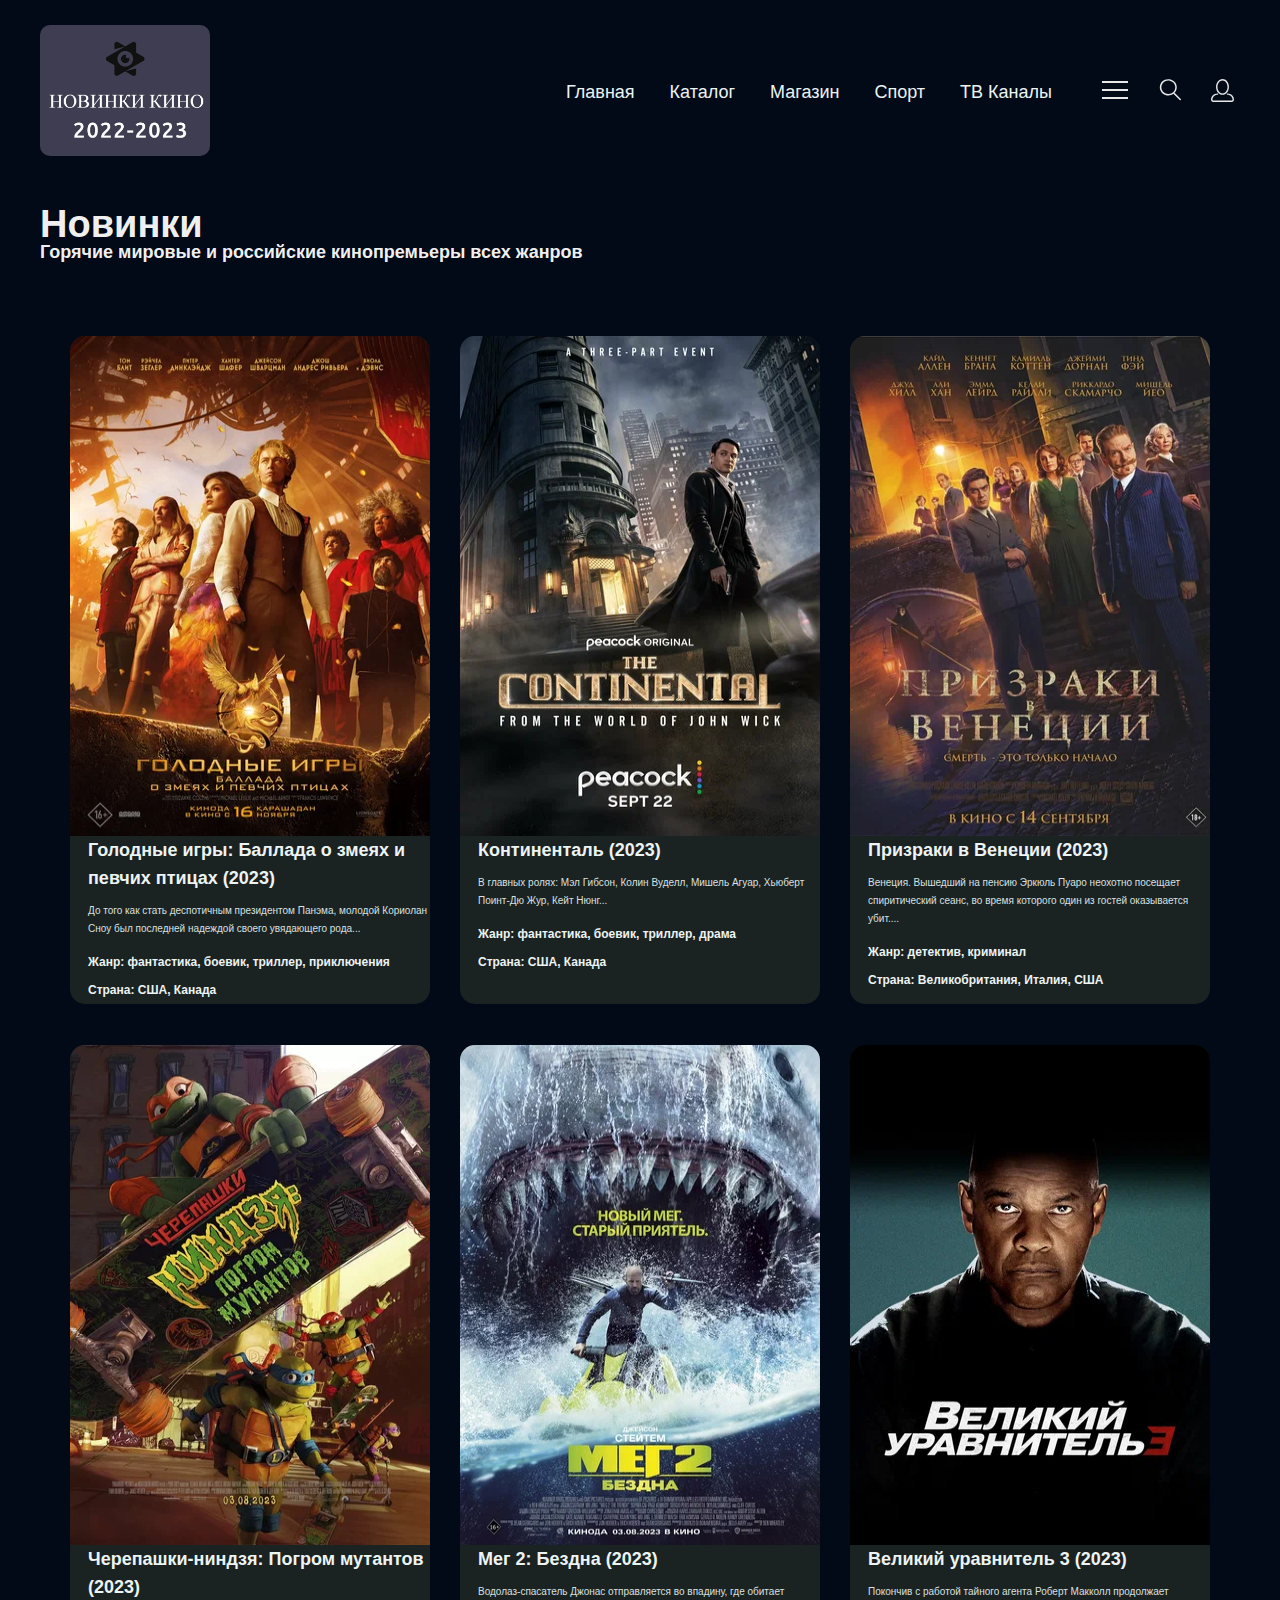
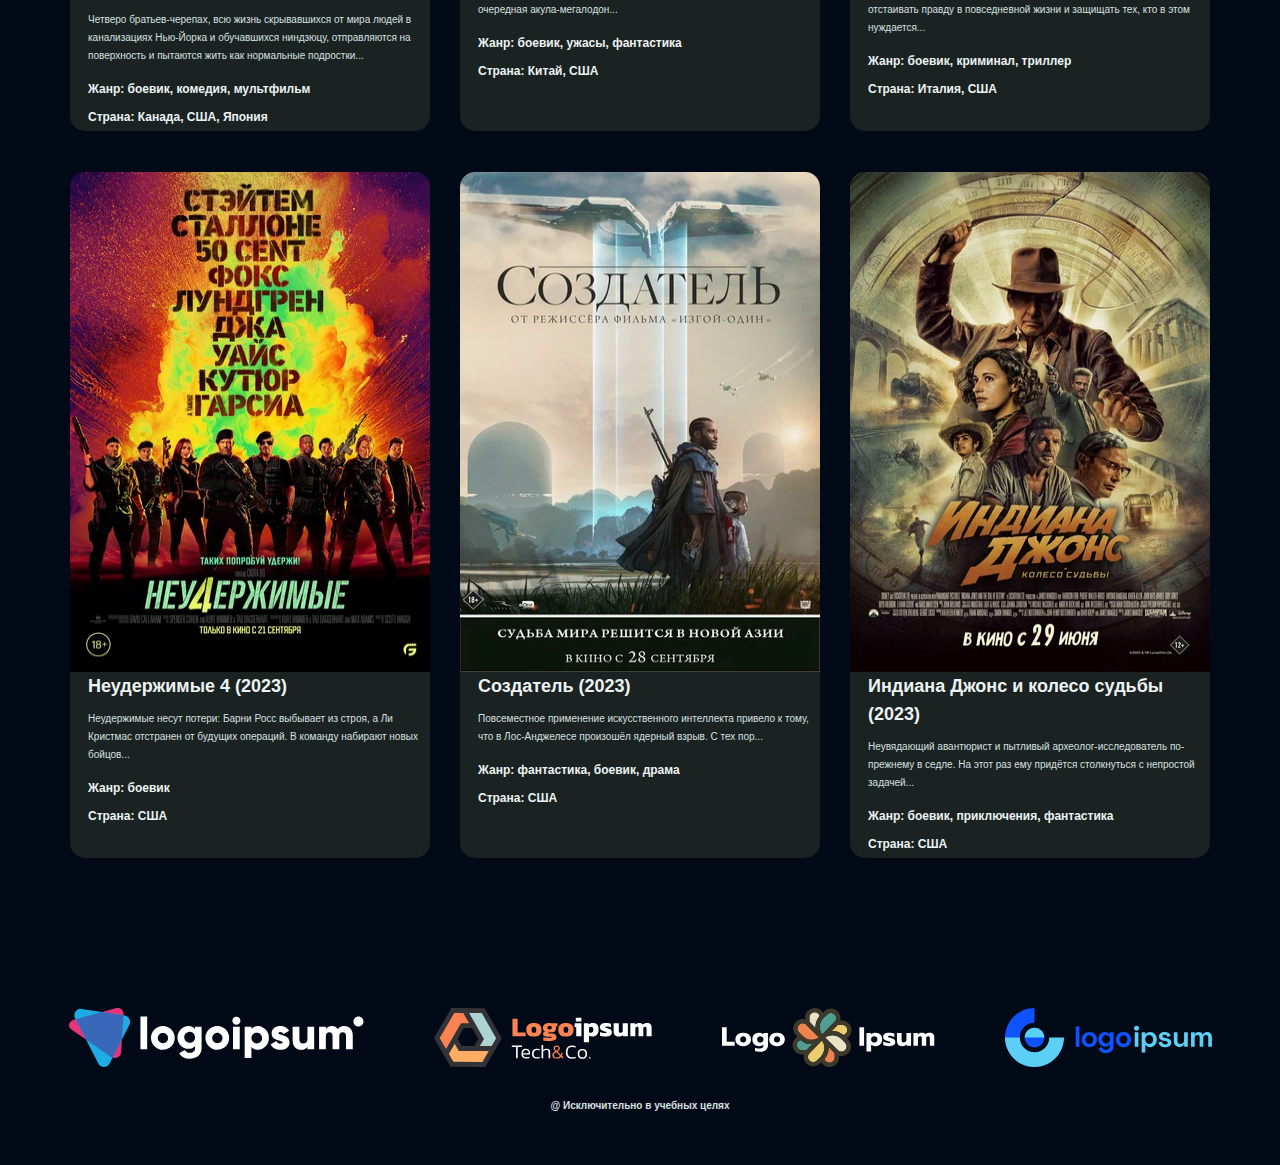
==== index.html @ 2ac62ee0 "Проект новинки Кино" ====
<!DOCTYPE html>
<html lang="en">
  <head>
    <meta charset="UTF-8" />
    <meta name="viewport" content="width=device-width, initial-scale=1.0" />
    <title>Document</title>
    <link rel="stylesheet" href="style.css" />
  </head>
  <body>
    <div class="top">
      <div class="top__header center">
        <div class="header-left">
          <img src="img/top-logo4.JPG" alt="photo" class="header-img" />
        </div>
        <div class="header-right">
          <div class="header-link">
            <a href="#" class="link-item">Главная</a>
            <a href="#" class="link-item">Каталог</a>
            <a href="#" class="link-item">Магазин</a>
            <a href="#" class="link-item">Спорт</a>
            <a href="#" class="link-item">ТВ Каналы</a>
          </div>
          <div class="header-menu">
            <a href="#"
              ><img src="./img/menu.svg" alt="menu" class="menu-img"
            /></a>
            <a href="#"
              ><img src="./img/search.svg" alt="menu" class="menu-img"
            /></a>
            <a href="#"
              ><img src="./img/reg.svg" alt="menu" class="menu-img"
            /></a>
          </div>
        </div>
      </div>
      <div class="heading center">
        <h2 class="content-heading">Новинки</h2>
        <h3 class="content-text">
          Горячие мировые и российские кинопремьеры всех жанров
        </h3>
      </div>
      <div class="top-content center">
        <div class="content-item">
          <img src="./img/360 (2).webp" alt="img" class="item-img" />
          <div class="content-desc">
            <h3 class="item-name">
              Голодные игры: Баллада о змеях и певчих птицах (2023)
            </h3>
            <p class="item-text">
              До того как стать деспотичным президентом Панэма, молодой Кориолан
              Сноу был последней надеждой своего увядающего рода...
            </p>
            <h4 class="item-ganre">
              Жанр: фантастика, боевик, триллер, приключения
            </h4>
            <h4 class="item-ganre">Страна: США, Канада</h4>
          </div>
        </div>
        <div class="content-item">
          <img src="./img/360 (3).webp" alt="img" class="item-img" />
          <div class="content-desc">
            <h3 class="item-name">
              Континенталь (2023)
            </h3>
            <p class="item-text">
              В главных ролях: Мэл Гибсон, Колин Вуделл, Мишель Агуар, Хьюберт Поинт-Дю Жур, Кейт Нюнг...
            </p>
            <h4 class="item-ganre">
              	Жанр: фантастика, боевик, триллер, драма
            </h4>
            <h4 class="item-ganre">	Страна: США, Канада</h4>
          </div>
        </div>
        <div class="content-item">
          <img src="./img/360 (4).webp" alt="img" class="item-img" />
          <div class="content-desc">
            <h3 class="item-name">
              Призраки в Венеции (2023) 
            </h3>
            <p class="item-text">
              Венеция. Вышедший на пенсию Эркюль Пуаро неохотно посещает спиритический сеанс, во время которого один из гостей оказывается убит....
            </p>
            <h4 class="item-ganre">
              Жанр: детектив, криминал
            </h4>
            <h4 class="item-ganre">Страна: Великобритания, Италия, США</h4>
          </div>
        </div>
        <div class="content-item">
          <img src="./img/360 (5).webp" alt="img" class="item-img" />
          <div class="content-desc">
            <h3 class="item-name">
              Черепашки-ниндзя: Погром мутантов (2023) 
            </h3>
            <p class="item-text">
              Четверо братьев-черепах, всю жизнь скрывавшихся от мира людей в канализациях Нью-Йорка и обучавшихся ниндзюцу, отправляются на поверхность и пытаются жить как нормальные подростки...
            </p>
            <h4 class="item-ganre">
              Жанр: боевик, комедия, мультфильм
            </h4>
            <h4 class="item-ganre">Страна: Канада, США, Япония</h4>
          </div>
        </div>
        <div class="content-item">
          <img src="./img/360 (6).webp" alt="img" class="item-img" />
          <div class="content-desc">
            <h3 class="item-name">
              Мег 2: Бездна (2023)
            </h3>
            <p class="item-text">
              Водолаз-спасатель Джонас отправляется во впадину, где обитает очередная акула-мегалодон...
            </p>
            <h4 class="item-ganre">
              Жанр: боевик, ужасы, фантастика
            </h4>
            <h4 class="item-ganre">Страна: Китай, США</h4>
          </div>
        </div>
        <div class="content-item">
          <img src="./img/360 (7).webp" alt="img" class="item-img" />
          <div class="content-desc">
            <h3 class="item-name">
              Великий уравнитель 3 (2023)
            </h3>
            <p class="item-text">
              Покончив с работой тайного агента Роберт Макколл продолжает отстаивать правду в повседневной жизни и защищать тех, кто в этом нуждается...
            </p>
            <h4 class="item-ganre">
              Жанр: боевик, криминал, триллер
            </h4>
            <h4 class="item-ganre">Страна: Италия, США</h4>
          </div>
        </div>
        <div class="content-item">
          <img src="./img/360 (8).webp" alt="img" class="item-img" />
          <div class="content-desc">
            <h3 class="item-name">
              Неудержимые 4 (2023)
            </h3>
            <p class="item-text">
              Неудержимые несут потери: Барни Росс выбывает из строя, а Ли Кристмас отстранен от будущих операций. В команду набирают новых бойцов...
            </p>
            <h4 class="item-ganre">
              Жанр: боевик
            </h4>
            <h4 class="item-ganre">Страна: США</h4>
          </div>
        </div>
        <div class="content-item">
          <img src="./img/360 (10).webp" alt="img" class="item-img" />
          <div class="content-desc">
            <h3 class="item-name">
              Создатель (2023)
            </h3>
            <p class="item-text">
              Повсеместное применение искусственного интеллекта привело к тому, что в Лос-Анджелесе произошёл ядерный взрыв. С тех пор...
            </p>
            <h4 class="item-ganre">
              Жанр: фантастика, боевик, драма
            </h4>
            <h4 class="item-ganre">Страна: США</h4>
          </div>
        </div>
        <div class="content-item">
          <img src="./img/360 (11).webp" alt="img" class="item-img" />
          <div class="content-desc">
            <h3 class="item-name">
              Индиана Джонс и колесо судьбы (2023)
            </h3>
            <p class="item-text">
              Неувядающий авантюрист и пытливый археолог-исследователь по-прежнему в седле. На этот раз ему придётся столкнуться с непростой задачей...
            </p>
            <h4 class="item-ganre">
              Жанр: боевик, приключения, фантастика
            <h4 class="item-ganre">Страна: США</h4>
          </div>
        </div>
      </div>
      <div class="top__footer center">
        <img src="img/logo1.svg" alt="logos" />
        <img src="img/logo2.svg" alt="logos" />
        <img src="img/logo3.svg" alt="logos" />
        <img src="img/logo4.svg" alt="logos" />
      </div>
      <div class="footer-post">
        <h3 class="post">@ Исключительно в учебных целях</h3>
      </div>
    </div>
  </body>
</html>
---- style.css ----
* {
  margin: 0;
  padding: 0;
  box-sizing: border-box;
}

body {
  background-color: #020a18;
  padding-left: 2%;
  padding-right: 2%;
  font-family: "Open Sans", sans-serif;
}

.center {
  padding-left: calc(50% - 600px);
  padding-right: calc(50% - 600px);
}

a {
  text-decoration: none;
}

.top {
  display: flex;
  justify-content: center;
  flex-direction: column;
}

.top__header {
  padding-top: 2%;
  display: flex;
  flex-direction: row;
  align-items: center;
  flex-wrap: wrap;
  justify-content: space-between;
  margin-bottom: 50px;
}

.header-img {
  max-width: 100%;
  border-radius: 10px;
}

.header-left {
  max-width: 170px;
}

.header-right {
  display: flex;
  gap: 50px;
  flex-direction: row;
  flex-wrap: wrap;
  align-items: center;
}

.header-link {
  display: flex;
  flex-direction: row;
  flex-wrap: wrap;
  gap: 35px;
}

.link-item {
  color: rgb(236, 243, 243);
  font-size: 18px;
  line-height: 27px;
}

.header-menu {
  display: flex;
  gap: 25px;
  flex-direction: row;
  flex-wrap: wrap;
  align-items: center;
}

.menu-img {
  max-width: 80%;
}

.heading center {
  display: flex;
  flex-direction: column;
  flex-wrap: wrap;
}

.top-content {
  display: grid;
  grid-template-columns: repeat(auto-fit, 360px);
  gap: 30px;
  justify-content: center;
  margin-top: 70px;
  margin-bottom: 70px;
}

.item-img {
  border-radius: 15px 15px 0 0;
  max-height: 500px;
}

.content-desc {
  padding-left: 5%;
}

.content-heading {
  font-family: sans-serif;
  font-size: 38px;
  line-height: 28px;
  color: rgba(255, 255, 255, 0.96);
}

.content-text {
  display: flex;
  flex-wrap: wrap;
  font-family: sans-serif;
  font-size: 18px;
  line-height: 28px;
  color: rgba(255, 255, 255, 0.96);
}

.content-item {
  background-color: rgb(26, 34, 34);
  /* width: 30%; */
  min-height: 350px;
  display: flex;
  flex-direction: column;
  border-radius: 15px;
  /* gap: 10px; */
  margin-bottom: 3%;
}

.item-name {
  font-family: sans-serif;
  font-size: 18px;
  line-height: 28px;
  color: rgb(236, 243, 243);
  margin-bottom: 10px;
}

.item-text {
  font-family: sans-serif;
  font-size: 10px;
  line-height: 18px;
  color: rgb(216, 224, 224);
  margin-bottom: 10px;
}

.item-ganre {
  font-family: sans-serif;
  font-size: 12px;
  line-height: 28px;
  color: rgb(236, 243, 243);
}

.top__footer {
  /* width: 1146.449px; */
  height: 59px;
  display: flex;
  flex-direction: row;
  flex-wrap: wrap;
  justify-content: center;
  gap: 70px;
  margin-top: 70px;
  margin-bottom: 30px;
}

.footer-post {
  display: flex;
  justify-content: center;
  flex-direction: row;
  flex-wrap: wrap;
  gap: 25px;
  margin-bottom: 50px;
}

.post {
  display: flex;
  flex-wrap: wrap;
  font-family: sans-serif;
  font-size: 10px;
  line-height: 18px;
  color: rgb(216, 224, 224);
}
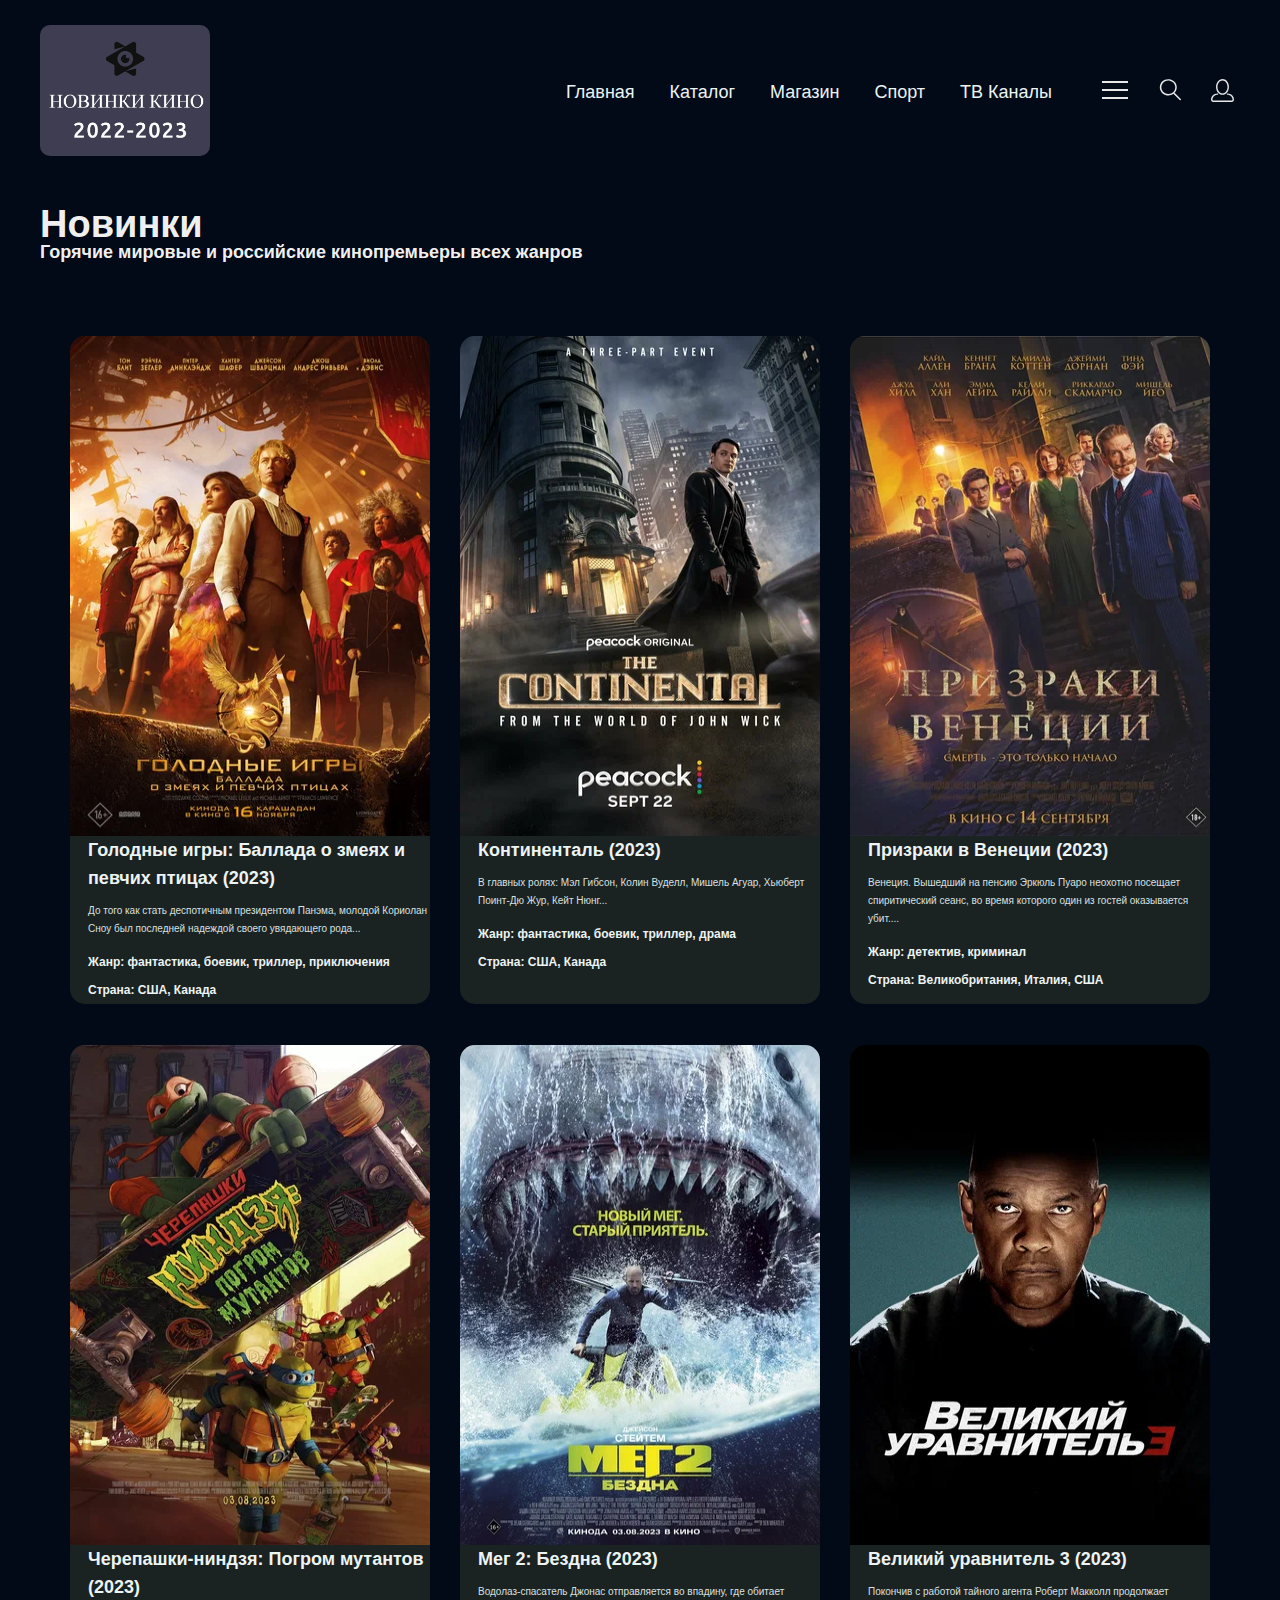
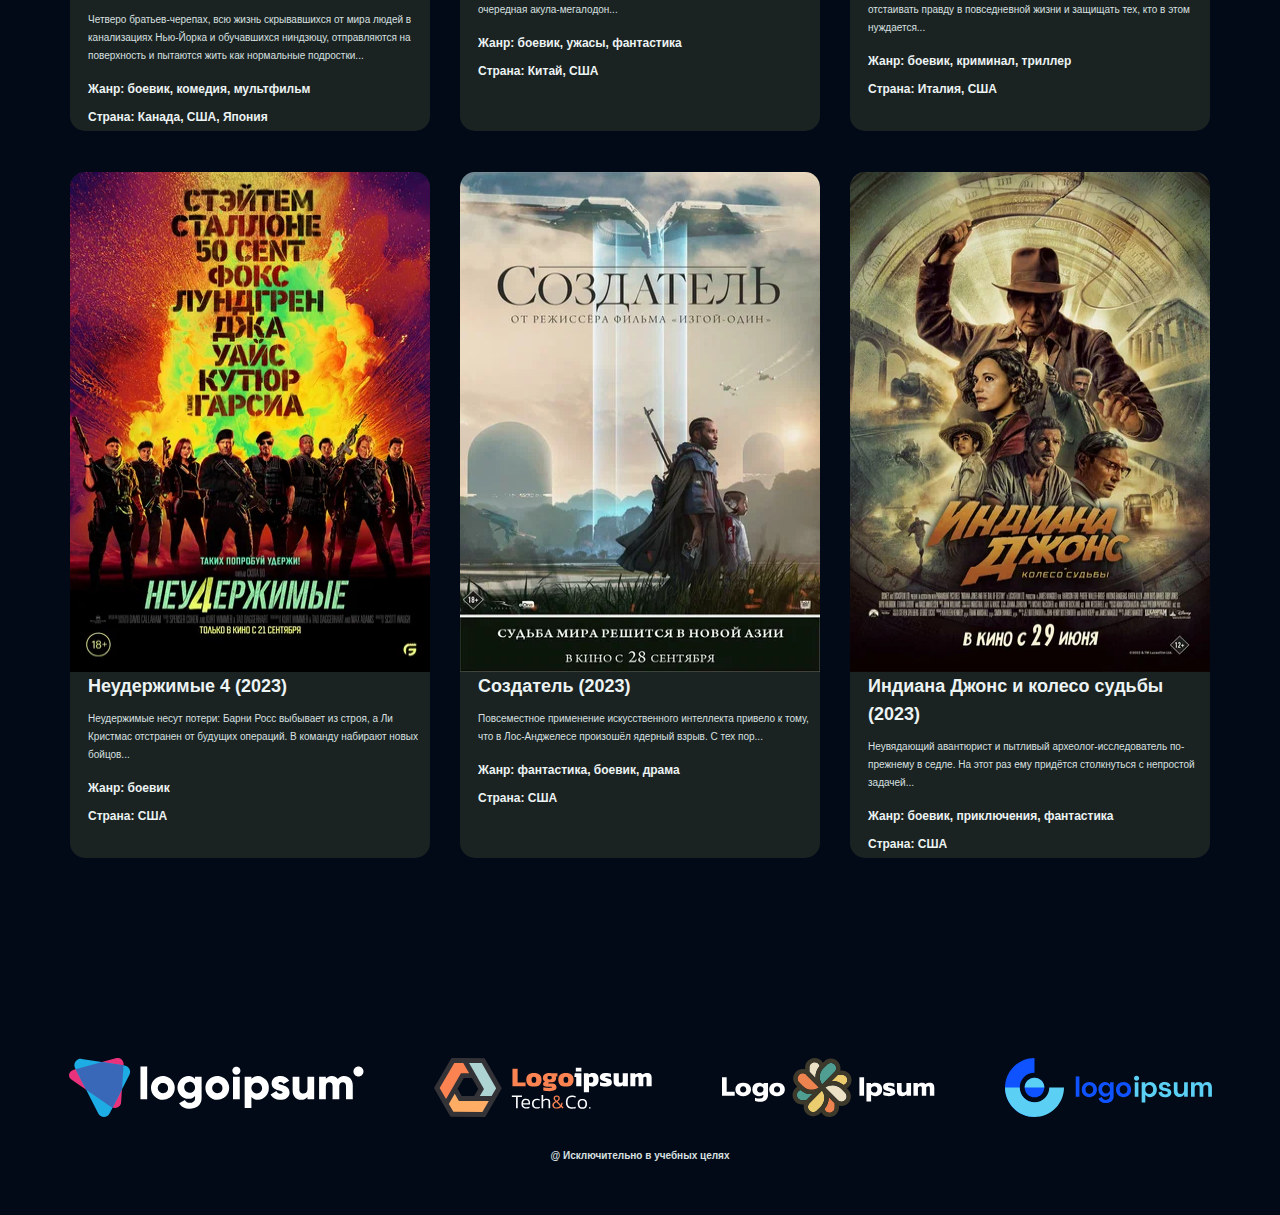
==== commit e3914d37: "Добавлена страница фильма" ====
--- a/index.html
+++ b/index.html
@@ -10,11 +10,11 @@
     <div class="top">
       <div class="top__header center">
         <div class="header-left">
-          <img src="img/top-logo4.JPG" alt="photo" class="header-img" />
+            <a href="index.html"><img src="img/top-logo4.JPG" alt="photo" class="header-img" /></a>          
         </div>
         <div class="header-right">
           <div class="header-link">
-            <a href="#" class="link-item">Главная</a>
+            <a href="index.html" class="link-item">Главная</a>
             <a href="#" class="link-item">Каталог</a>
             <a href="#" class="link-item">Магазин</a>
             <a href="#" class="link-item">Спорт</a>
@@ -40,7 +40,7 @@
         </h3>
       </div>
       <div class="top-content center">
-        <div class="content-item">
+        <a href="hungry_plays.html">  <div class="content-item">
           <img src="./img/360 (2).webp" alt="img" class="item-img" />
           <div class="content-desc">
             <h3 class="item-name">
@@ -55,7 +55,8 @@
             </h4>
             <h4 class="item-ganre">Страна: США, Канада</h4>
           </div>
-        </div>
+        </div></a>
+      
         <div class="content-item">
           <img src="./img/360 (3).webp" alt="img" class="item-img" />
           <div class="content-desc">
@@ -185,6 +186,6 @@
       <div class="footer-post">
         <h3 class="post">@ Исключительно в учебных целях</h3>
       </div>
-    </div>
+    </div>    
   </body>
 </html>
--- a/style.css
+++ b/style.css
@@ -58,6 +58,7 @@
   flex-direction: row;
   flex-wrap: wrap;
   gap: 35px;
+  color: rgb(178, 183, 188);
 }
 
 .link-item {
@@ -120,12 +121,10 @@
 
 .content-item {
   background-color: rgb(26, 34, 34);
-  /* width: 30%; */
   min-height: 350px;
   display: flex;
   flex-direction: column;
   border-radius: 15px;
-  /* gap: 10px; */
   margin-bottom: 3%;
 }
 
@@ -152,16 +151,134 @@
   color: rgb(236, 243, 243);
 }
 
+.top-item {
+  max-width: 1200px;
+  display: flex;
+  flex-direction: row;
+  flex-wrap: wrap;
+  margin-top: 50px;
+  /* margin: 0 auto; */
+  border-radius: 10px;
+  background-color: rgb(233, 240, 245);
+}
+
+.img-desc {
+  max-width: 50%;
+  border-radius: 10px 0px 0px 10px;
+}
+
 .top__footer {
-  /* width: 1146.449px; */
-  height: 59px;
+  /* height: 59px; */
   display: flex;
   flex-direction: row;
   flex-wrap: wrap;
   justify-content: center;
   gap: 70px;
-  margin-top: 70px;
+  margin-top: 120px;
   margin-bottom: 30px;
+}
+
+.top-description {
+  max-width: 800px;
+  display: flex;
+  flex-direction: column;
+  flex-wrap: wrap;
+  gap: 10px;
+  margin-left: 20px;
+}
+
+.item-title {
+  padding-top: 10px;
+  /* padding-left: 20px; */
+  font-family: Open Sans, Helvetica, Arial, sans-serif;
+  font-size: 28px;
+  color: #444;
+}
+
+.desc-text {
+  text-align: justify;
+  /* font-size: 18px;
+  line-height: 1.4;
+  color: #888; */
+}
+
+.desc-desc {
+  max-width: 770px;
+  display: flex;
+  flex-direction: row;
+  gap: 70px;
+}
+
+.desc-name {
+  max-width: 600px;
+}
+
+.name-text {
+  font-size: 18px;
+  line-height: 1.4;
+  color: #444;
+}
+
+.desc-quality {
+  max-width: 210px;
+}
+
+.reiting {
+  display: flex;
+  flex-direction: row;
+  gap: 15px;
+}
+
+.reiting-kp {
+  display: inline-block;
+  margin-top: 15px;
+  margin-right: 5px;
+  margin-bottom: 5px;
+  font-size: 16px;
+  padding: 8px 10px;
+  border: 2px solid #7be475;
+  border-radius: 5px;
+  font-weight: 600;
+  width: 78px;
+  height: 35px;
+}
+
+.reiting-imdb {
+  display: inline-block;
+  margin-top: 15px;
+  margin-right: 5px;
+  margin-bottom: 5px;
+  font-size: 16px;
+  padding: 8px 10px;
+  border: 2px solid #7be475;
+  border-radius: 5px;
+  font-weight: 600;
+  width: 98px;
+  height: 35px;
+}
+
+.performer {
+  display: flex;
+  flex-direction: column;
+  gap: 15px;
+  margin-bottom: 25px;
+}
+
+.reiting-seite {
+  display: flex;
+  flex-direction: row;
+  gap: 5px;
+}
+
+.star-box {
+  /* position: absolute; */
+  top: 5px;
+  right: 5px;
+  fill: #ffa928;
+}
+
+.star_active path {
+  fill: #ffa928;
 }
 
 .footer-post {
@@ -181,4 +298,3 @@
   line-height: 18px;
   color: rgb(216, 224, 224);
 }
-
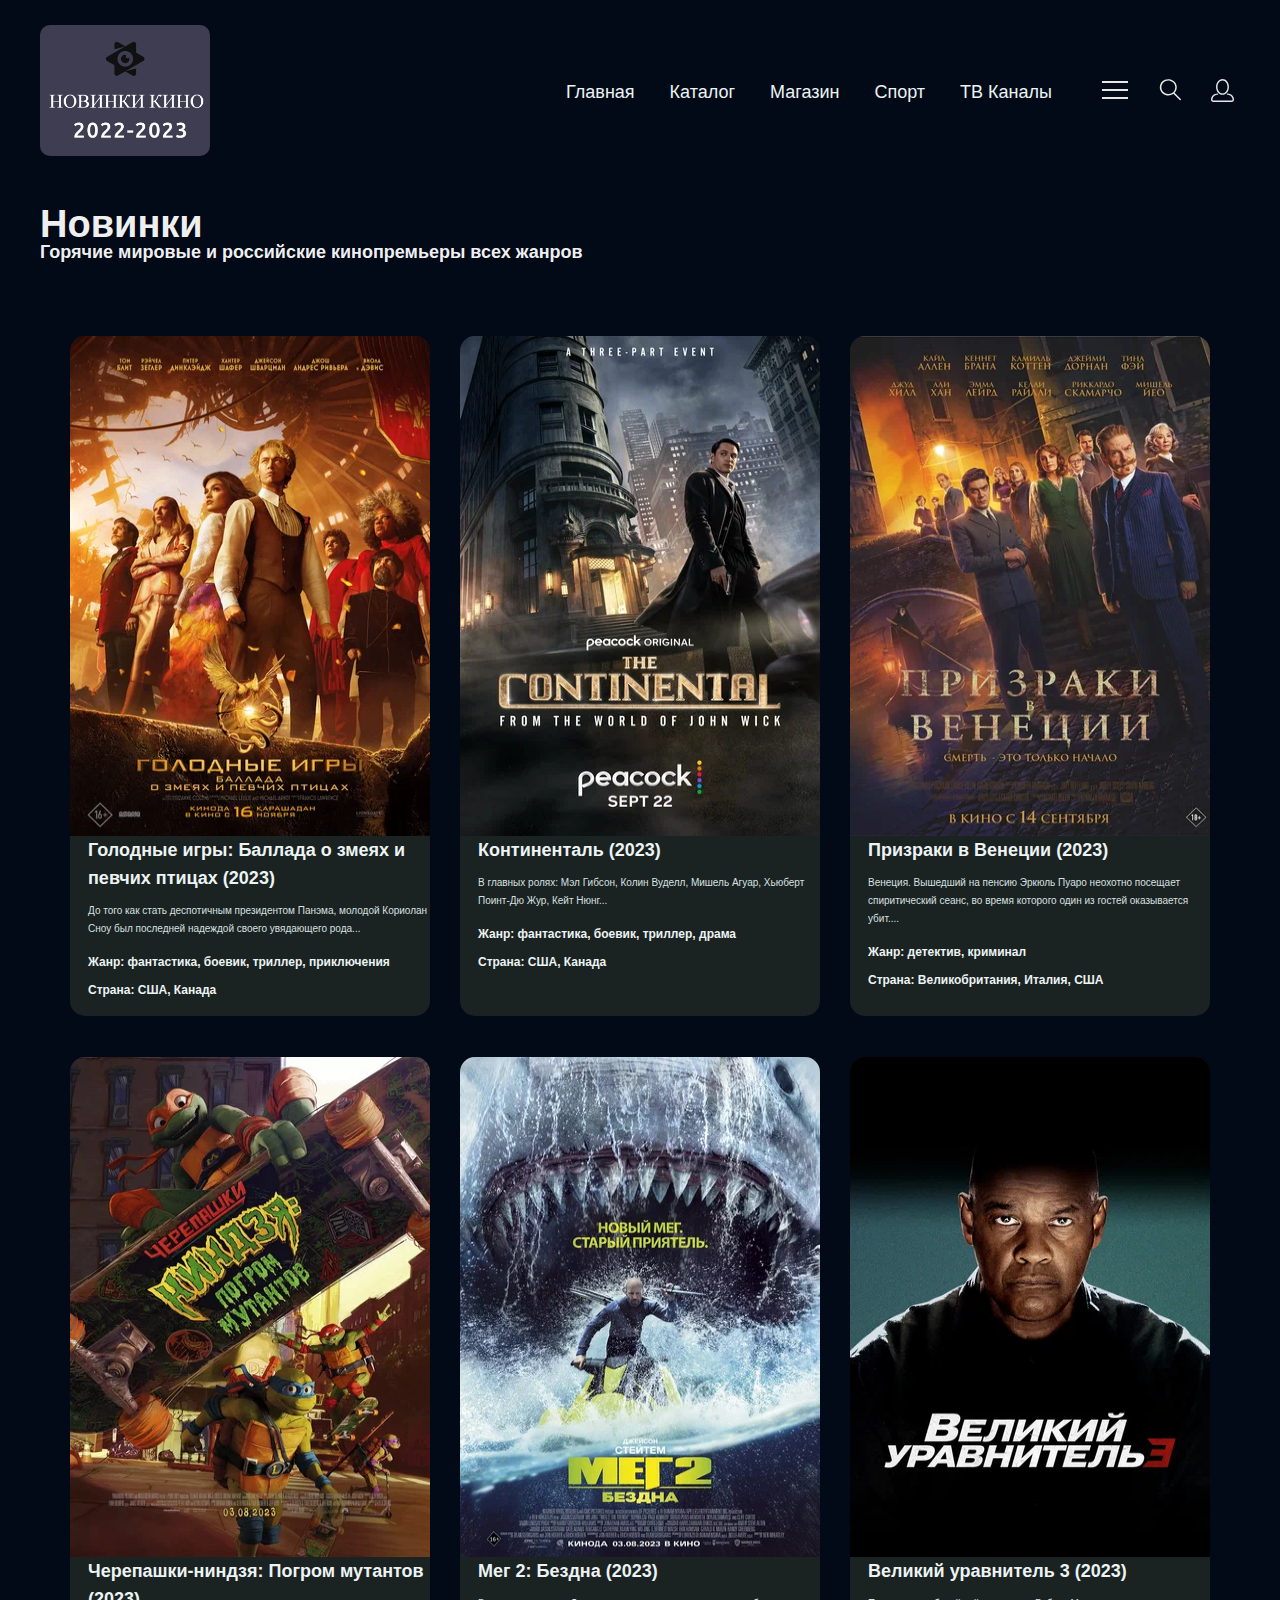
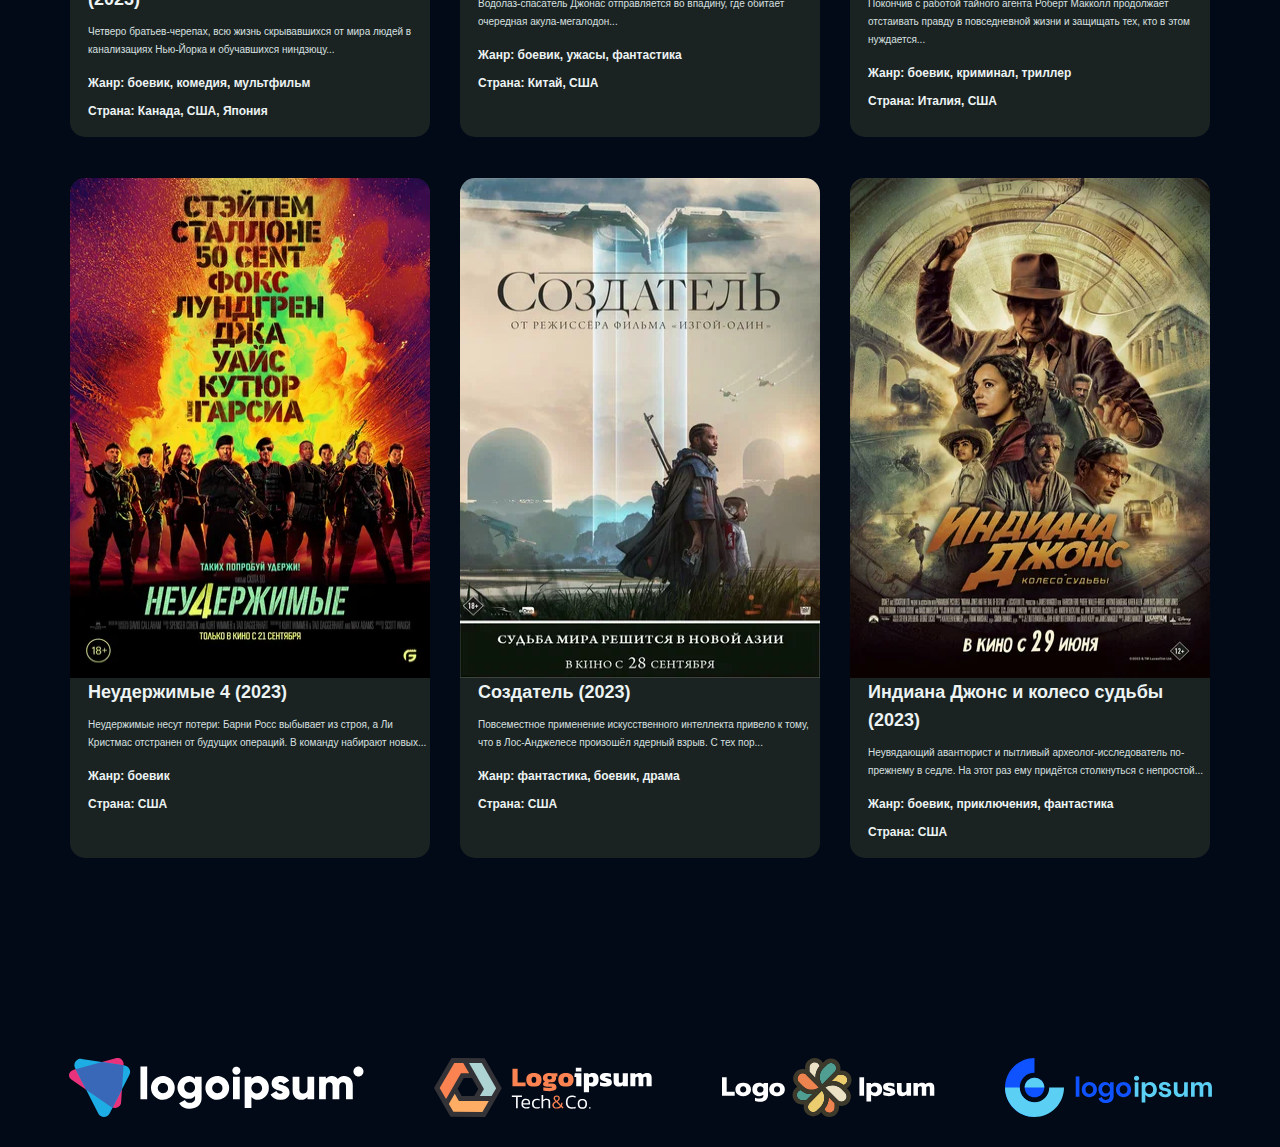
==== commit c0039a7f: "Добавлены все страницы" ====
--- a/index.html
+++ b/index.html
@@ -40,7 +40,8 @@
         </h3>
       </div>
       <div class="top-content center">
-        <a href="hungry_plays.html">  <div class="content-item">
+        <a href="hungry_plays.html">
+          <div class="content-item">
           <img src="./img/360 (2).webp" alt="img" class="item-img" />
           <div class="content-desc">
             <h3 class="item-name">
@@ -56,8 +57,8 @@
             <h4 class="item-ganre">Страна: США, Канада</h4>
           </div>
         </div></a>
-      
-        <div class="content-item">
+        <a href="continental.html">
+          <div class="content-item">
           <img src="./img/360 (3).webp" alt="img" class="item-img" />
           <div class="content-desc">
             <h3 class="item-name">
@@ -71,30 +72,33 @@
             </h4>
             <h4 class="item-ganre">	Страна: США, Канада</h4>
           </div>
-        </div>
-        <div class="content-item">
-          <img src="./img/360 (4).webp" alt="img" class="item-img" />
-          <div class="content-desc">
-            <h3 class="item-name">
-              Призраки в Венеции (2023) 
-            </h3>
-            <p class="item-text">
-              Венеция. Вышедший на пенсию Эркюль Пуаро неохотно посещает спиритический сеанс, во время которого один из гостей оказывается убит....
-            </p>
-            <h4 class="item-ganre">
-              Жанр: детектив, криминал
-            </h4>
-            <h4 class="item-ganre">Страна: Великобритания, Италия, США</h4>
-          </div>
-        </div>
-        <div class="content-item">
+        </div></a> 
+        <a href="venecia.html">
+          <div class="content-item">
+            <img src="./img/360 (4).webp" alt="img" class="item-img" />
+            <div class="content-desc">
+              <h3 class="item-name">
+                Призраки в Венеции (2023) 
+              </h3>
+              <p class="item-text">
+                Венеция. Вышедший на пенсию Эркюль Пуаро неохотно посещает спиритический сеанс, во время которого один из гостей оказывается убит....
+              </p>
+              <h4 class="item-ganre">
+                Жанр: детектив, криминал
+              </h4>
+              <h4 class="item-ganre">Страна: Великобритания, Италия, США</h4>
+            </div>
+          </div>
+        </a>
+        <a href="turtles.html">
+                  <div class="content-item">
           <img src="./img/360 (5).webp" alt="img" class="item-img" />
           <div class="content-desc">
             <h3 class="item-name">
               Черепашки-ниндзя: Погром мутантов (2023) 
             </h3>
             <p class="item-text">
-              Четверо братьев-черепах, всю жизнь скрывавшихся от мира людей в канализациях Нью-Йорка и обучавшихся ниндзюцу, отправляются на поверхность и пытаются жить как нормальные подростки...
+              Четверо братьев-черепах, всю жизнь скрывавшихся от мира людей в канализациях Нью-Йорка и обучавшихся ниндзюцу...
             </p>
             <h4 class="item-ganre">
               Жанр: боевик, комедия, мультфильм
@@ -102,7 +106,9 @@
             <h4 class="item-ganre">Страна: Канада, США, Япония</h4>
           </div>
         </div>
-        <div class="content-item">
+        </a>
+        <a href="meg2.html">
+                  <div class="content-item">
           <img src="./img/360 (6).webp" alt="img" class="item-img" />
           <div class="content-desc">
             <h3 class="item-name">
@@ -117,7 +123,9 @@
             <h4 class="item-ganre">Страна: Китай, США</h4>
           </div>
         </div>
-        <div class="content-item">
+        </a>
+        <a href="great-equalizer.html">
+                  <div class="content-item">
           <img src="./img/360 (7).webp" alt="img" class="item-img" />
           <div class="content-desc">
             <h3 class="item-name">
@@ -132,14 +140,16 @@
             <h4 class="item-ganre">Страна: Италия, США</h4>
           </div>
         </div>
-        <div class="content-item">
+        </a>
+        <a href="unstoppable.html">
+                  <div class="content-item">
           <img src="./img/360 (8).webp" alt="img" class="item-img" />
           <div class="content-desc">
             <h3 class="item-name">
               Неудержимые 4 (2023)
             </h3>
             <p class="item-text">
-              Неудержимые несут потери: Барни Росс выбывает из строя, а Ли Кристмас отстранен от будущих операций. В команду набирают новых бойцов...
+              Неудержимые несут потери: Барни Росс выбывает из строя, а Ли Кристмас отстранен от будущих операций. В команду набирают новых...
             </p>
             <h4 class="item-ganre">
               Жанр: боевик
@@ -147,7 +157,9 @@
             <h4 class="item-ganre">Страна: США</h4>
           </div>
         </div>
-        <div class="content-item">
+        </a>
+        <a href="creator.html">
+                  <div class="content-item">
           <img src="./img/360 (10).webp" alt="img" class="item-img" />
           <div class="content-desc">
             <h3 class="item-name">
@@ -162,6 +174,8 @@
             <h4 class="item-ganre">Страна: США</h4>
           </div>
         </div>
+        </a>
+        <a href="indiano.html">
         <div class="content-item">
           <img src="./img/360 (11).webp" alt="img" class="item-img" />
           <div class="content-desc">
@@ -169,13 +183,14 @@
               Индиана Джонс и колесо судьбы (2023)
             </h3>
             <p class="item-text">
-              Неувядающий авантюрист и пытливый археолог-исследователь по-прежнему в седле. На этот раз ему придётся столкнуться с непростой задачей...
+              Неувядающий авантюрист и пытливый археолог-исследователь по-прежнему в седле. На этот раз ему придётся столкнуться с непростой...
             </p>
             <h4 class="item-ganre">
               Жанр: боевик, приключения, фантастика
             <h4 class="item-ganre">Страна: США</h4>
           </div>
         </div>
+        </a>
       </div>
       <div class="top__footer center">
         <img src="img/logo1.svg" alt="logos" />
@@ -183,9 +198,6 @@
         <img src="img/logo3.svg" alt="logos" />
         <img src="img/logo4.svg" alt="logos" />
       </div>
-      <div class="footer-post">
-        <h3 class="post">@ Исключительно в учебных целях</h3>
-      </div>
     </div>    
   </body>
 </html>
--- a/style.css
+++ b/style.css
@@ -101,6 +101,7 @@
 
 .content-desc {
   padding-left: 5%;
+  height: 180px;
 }
 
 .content-heading {
